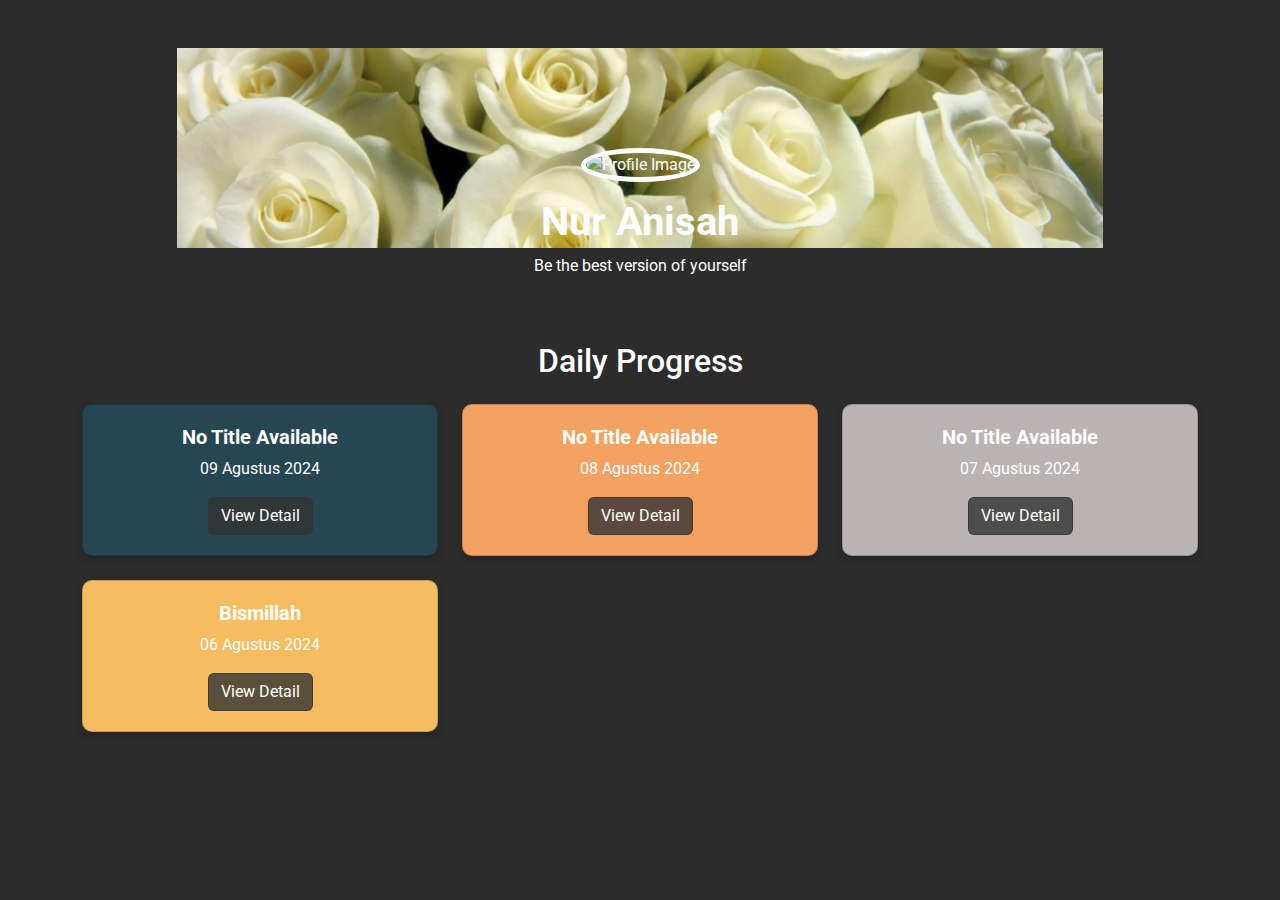
==== index.html @ 4a542804 "add" ====
<!DOCTYPE html>
<html lang="en">
<head>
    <meta charset="UTF-8">
    <meta name="viewport" content="width=device-width, initial-scale=1.0">
    <title>Daily Progress</title>
    
    <!-- Memanggil file CSS Bootstrap -->
    <link rel="stylesheet" href="bootstrap/css/bootstrap.min.css">
    
    <!-- Memanggil file CSS custom -->
    <link rel="stylesheet" href="bootstrap/styles.css">
</head>
<body>
    <div class="container mt-5">
        <!-- Profil -->
        <div class="row justify-content-center position-relative">
            <div class="col-md-10 text-center position-relative">
                <!-- Foto Sampul -->
                <div class="cover-photo">
                    <img src="images/cover.jpg" alt="Cover Photo" class="img-cover">
                </div>
                <!-- Gambar Bulat -->
                <div class="profile-container">
                    <img src="images/image.jpg" alt="Profile Image" class="rounded-circle img-fluid profile-img" data-bs-toggle="modal" data-bs-target="#imageModal">
                    <div class="profile-info">
                        <h1 class="mt-3">Nur Anisah</h1>
                        <p>Be the best version of yourself</p>
                    </div>
                </div>
            </div>
        </div>

        <!-- Daftar Daily Progress -->
        <div class="row mt-5">
            <div class="col-12">
                <h2 class="text-center mb-4">Daily Progress</h2>
            </div>
            <div class="container">
                <div class="row" id="cards-container">
                </div>
            </div>
        </div>
    </div>

    <!-- Modal untuk gambar profil -->
    <div class="modal fade" id="imageModal" tabindex="-1" aria-labelledby="imageModalLabel" aria-hidden="true">
        <div class="modal-dialog modal-dialog-centered">
            <div class="modal-content">
                <div class="modal-body text-center">
                    <img src="images/image.jpg" alt="Profile Image" class="img-fluid">
                </div>
            </div>
        </div>
    </div>

    <!-- Memanggil file JavaScript Bootstrap -->
    <script src="bootstrap/js/bootstrap.bundle.min.js"></script>
    <!-- Memanggil file JavaScript custom -->
    <script src="bootstrap/script.js"></script>
    <script>
        

    </script>
    
</body>
</html>
---- bootstrap/styles.css ----
/* styles.css */

/* Mengimpor font dari Google Fonts */
@import url('https://fonts.googleapis.com/css2?family=Roboto:wght@400;700&display=swap');

/* Mengatur font untuk seluruh halaman */
body {
    font-family: 'Roboto', sans-serif;
    background-color: #2c2c2c; /* Latar belakang gelap */
    color: #fff; /* Warna teks putih */
}

/* Mengatur font untuk heading */
h1 {
    font-weight: 700; /* Menggunakan weight bold untuk heading */
}

/* Mengatur font untuk paragraf */
p {
    font-weight: 400; /* Menggunakan weight normal untuk paragraf */
}

/* Menambahkan padding dan border pada card */
.card {
    border-radius: 10px;
    box-shadow: 0 4px 8px rgba(0, 0, 0, 0.2);
    color: #fff; /* Mengubah warna teks menjadi putih agar kontras dengan latar belakang */
    background-color: #3d3d3d; /* Latar belakang kartu gelap */
}

/* Mengatur jarak antara kartu */
.card-body {
    padding: 20px;
}

/* Menambahkan margin pada header */
header h1 {
    margin-bottom: 20px;
}

/* Mengatur margin bawah untuk daftar kegiatan */
.mt-5 {
    margin-top: 3rem !important;
}

/* Mengatur ukuran gambar profil */
img.rounded-circle {
    width: 200px;
    height: 200px;
}

/* Warna latar belakang earth tone acak untuk card */
.earth-tone {
    background-color: #f4a261; /* Coklat pastel */
}

.earth-tone:nth-child(2) {
    background-color: #2a9d8f; /* Olive */
}

.earth-tone:nth-child(3) {
    background-color: #264653; /* Dark Slate Blue */
}

/* Gaya untuk tombol dengan warna abu gelap dan transparansi */
.btn-pink-soft {
    background-color: rgba(51, 51, 51, 0.8); /* Dark Gray with 80% opacity */
    border-color: rgba(51, 51, 51, 0.8);
    color: #fff;
}

.btn-pink-soft:hover {
    background-color: rgba(85, 85, 85, 0.8); /* Slightly lighter gray with 80% opacity */
    border-color: rgba(85, 85, 85, 0.8);
    color: #fff;
}


/* Gaya untuk foto sampul */
.cover-photo {
    position: relative;
    width: 100%;
    height: 200px; /* Sesuaikan dengan kebutuhan */
    overflow: hidden;
}

.img-cover {
    width: 100%;
    height: 100%;
    object-fit: cover;
}

/* Gaya untuk gambar profil dan informasi */
.profile-container {
    position: relative;
    margin-top: -100px; /* Menempatkan gambar profil sedikit lebih ke atas dari batas bawah foto sampul */
}

.profile-img {
    width: 200px;
    height: 200px;
    border: 5px solid #fff; /* Optional: border putih untuk pemisah */
    position: relative;
    z-index: 1; /* Letakkan gambar profil di atas foto sampul */
}

.profile-info {
    position: relative;
    z-index: 2; /* Menempatkan teks di atas gambar profil */
    margin-top: 10px;
}

/* Gaya untuk modal gambar */
.modal-dialog {
    max-width: 300px; /* Maksimal lebar modal sesuai dengan lebar gambar */
    margin: 0 auto; /* Memastikan modal berada di tengah secara horizontal */
}

.modal-content {
    background-color: #2c2c2c; /* Latar belakang modal agar sesuai dengan latar belakang halaman */
    border: none; /* Menghapus border pada modal */
}

.modal-body {
    padding: 0; /* Menghapus padding agar gambar sesuai dengan ukuran modal */
    text-align: center; /* Untuk memastikan gambar di tengah */
}

.modal-body img {
    width: 100%; /* Menyesuaikan lebar gambar dengan lebar modal */
    height: auto; /* Menjaga rasio gambar */
    display: block; /* Menghindari ruang ekstra di bawah gambar */
}

.card-title-bold {
    font-weight: bold;
}
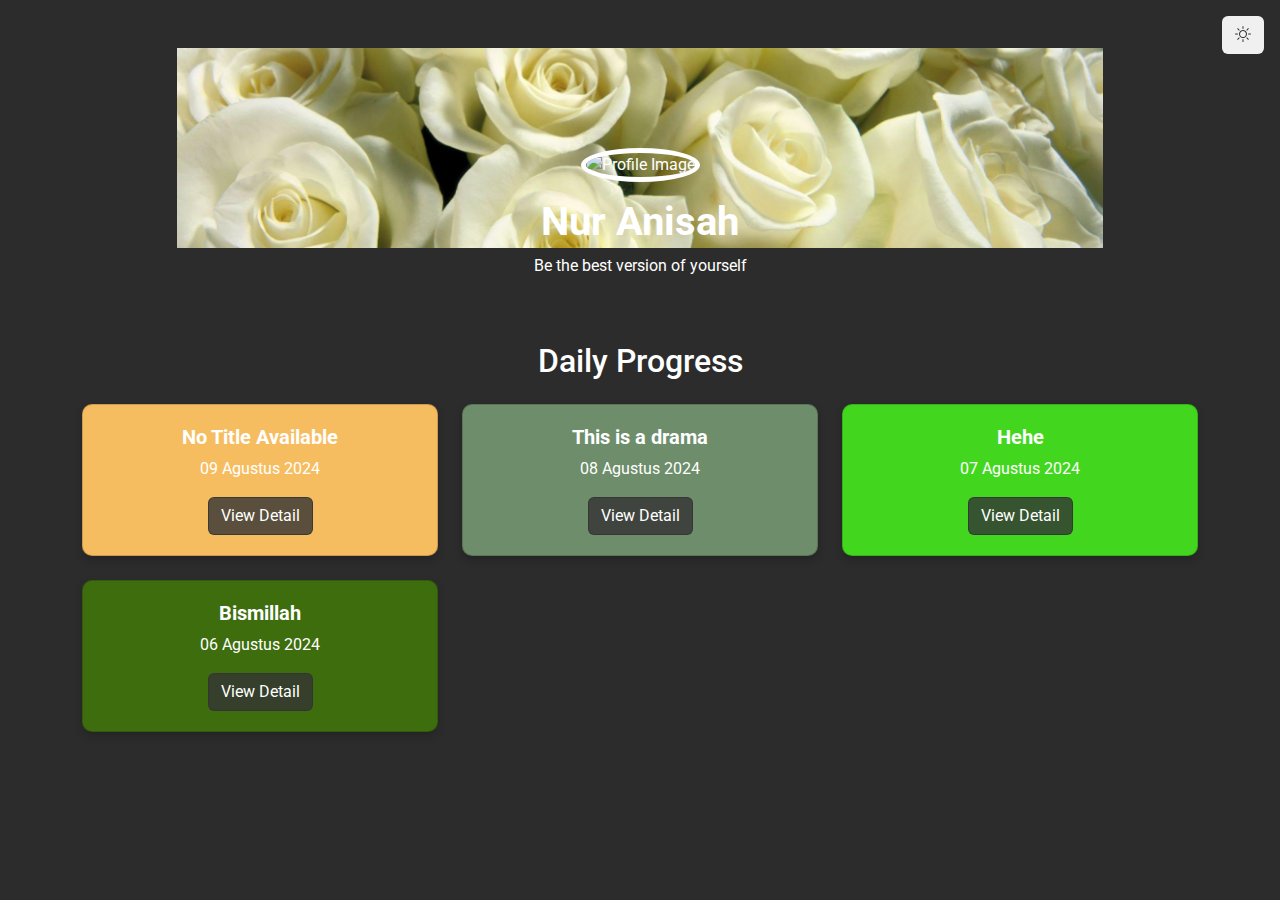
==== commit ec998c77: "update mode light and dark in home" ====
--- a/index.html
+++ b/index.html
@@ -10,9 +10,18 @@
     
     <!-- Memanggil file CSS custom -->
     <link rel="stylesheet" href="bootstrap/styles.css">
+
+    <!-- Include Bootstrap Icons -->
+    <link rel="stylesheet" href="https://cdn.jsdelivr.net/npm/bootstrap-icons@1.8.3/font/bootstrap-icons.css">
+
 </head>
 <body>
     <div class="container mt-5">
+        <!-- Mode Toggle Button -->
+        <button id="modeToggle" class="btn btn-light-mode position-fixed top-0 end-0 m-3">
+            <i id="modeIcon" class="bi bi-sun"></i> <!-- Use Bootstrap Icons or Font Awesome for icons -->
+        </button>
+
         <!-- Profil -->
         <div class="row justify-content-center position-relative">
             <div class="col-md-10 text-center position-relative">
@@ -58,10 +67,6 @@
     <script src="bootstrap/js/bootstrap.bundle.min.js"></script>
     <!-- Memanggil file JavaScript custom -->
     <script src="bootstrap/script.js"></script>
-    <script>
-        
 
-    </script>
-    
 </body>
-</html>+</html>
--- a/bootstrap/styles.css
+++ b/bootstrap/styles.css
@@ -135,3 +135,27 @@
 .card-title-bold {
     font-weight: bold;
 }
+
+
+/* styles.css */
+
+/* Light Mode Styles */
+.light-mode {
+    background-color: #f5f5f5; /* Latar belakang terang */
+    color: #333; /* Warna teks gelap */
+}
+
+.light-mode .card {
+    background-color: #fff; /* Latar belakang kartu terang */
+    color: #333; /* Warna teks gelap */
+}
+
+/* Gaya untuk tombol light mode */
+.btn-light-mode {
+    background-color: #f0f0f0; /* Warna latar belakang tombol light mode */
+    color: #333; /* Warna teks tombol */
+}
+
+.btn-light-mode:hover {
+    background-color: #ddd; /* Warna latar belakang tombol saat hover */
+}
